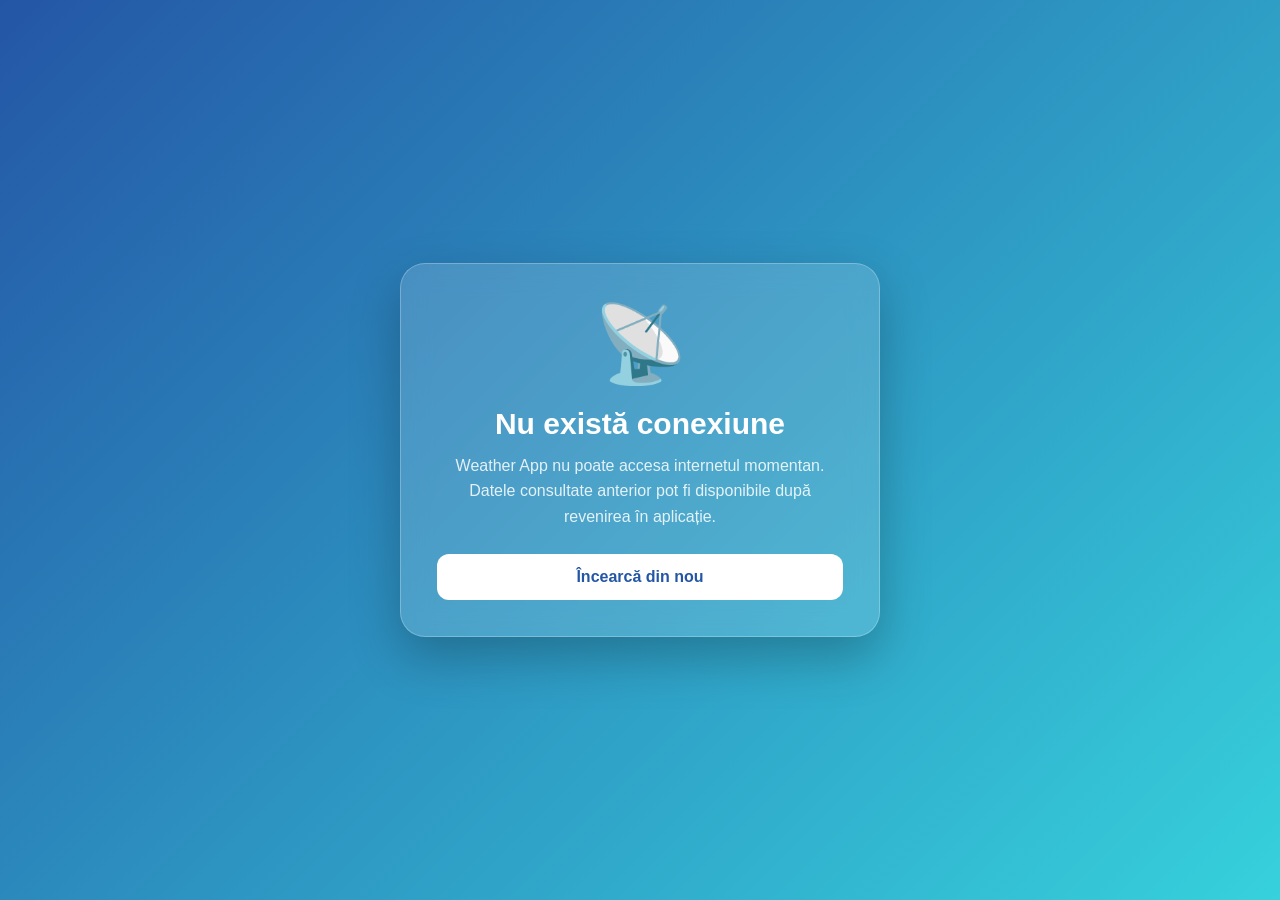
==== offline.html @ 7209b80d "Versiunea 11 - PWA complet offline si cache" ====
<!DOCTYPE html>
<html lang="ro">
<head>
  <meta charset="UTF-8" />

  <meta
    name="viewport"
    content="width=device-width, initial-scale=1.0"
  />

  <meta
    name="theme-color"
    content="#2456a6"
  />

  <title>Weather App – Offline</title>

  <style>
    * {
      box-sizing: border-box;
      margin: 0;
      padding: 0;
    }

    body {
      min-height: 100vh;

      display: flex;
      justify-content: center;
      align-items: center;

      padding: 22px;

      font-family:
        Arial,
        Helvetica,
        sans-serif;

      color: #ffffff;

      background:
        linear-gradient(
          135deg,
          #2456a6,
          #36d1dc
        );
    }

    .offline-card {
      width: 100%;
      max-width: 480px;

      padding: 36px;

      border:
        1px solid
        rgba(255, 255, 255, 0.25);

      border-radius: 25px;

      background-color:
        rgba(255, 255, 255, 0.15);

      box-shadow:
        0 20px 50px
        rgba(0, 0, 0, 0.25);

      backdrop-filter:
        blur(14px);

      text-align: center;
    }

    .offline-icon {
      margin-bottom: 18px;

      font-size: 76px;
    }

    h1 {
      margin-bottom: 12px;

      font-size: 30px;
    }

    p {
      margin-bottom: 25px;

      line-height: 1.6;

      opacity: 0.85;
    }

    button {
      width: 100%;

      padding: 14px 18px;

      border: none;
      border-radius: 12px;

      font-size: 16px;
      font-weight: bold;

      color: #2456a6;
      background-color: #ffffff;

      cursor: pointer;

      transition:
        transform 0.2s ease,
        background-color 0.2s ease;
    }

    button:hover {
      transform:
        translateY(-2px);

      background-color:
        #eef5ff;
    }

    button:active {
      transform:
        translateY(0);
    }
  </style>
</head>

<body>
  <main class="offline-card">
    <div class="offline-icon">
      📡
    </div>

    <h1>
      Nu există conexiune
    </h1>

    <p>
      Weather App nu poate accesa internetul momentan.
      Datele consultate anterior pot fi disponibile
      după revenirea în aplicație.
    </p>

    <button
      type="button"
      onclick="window.location.reload()"
    >
      Încearcă din nou
    </button>
  </main>
</body>
</html>
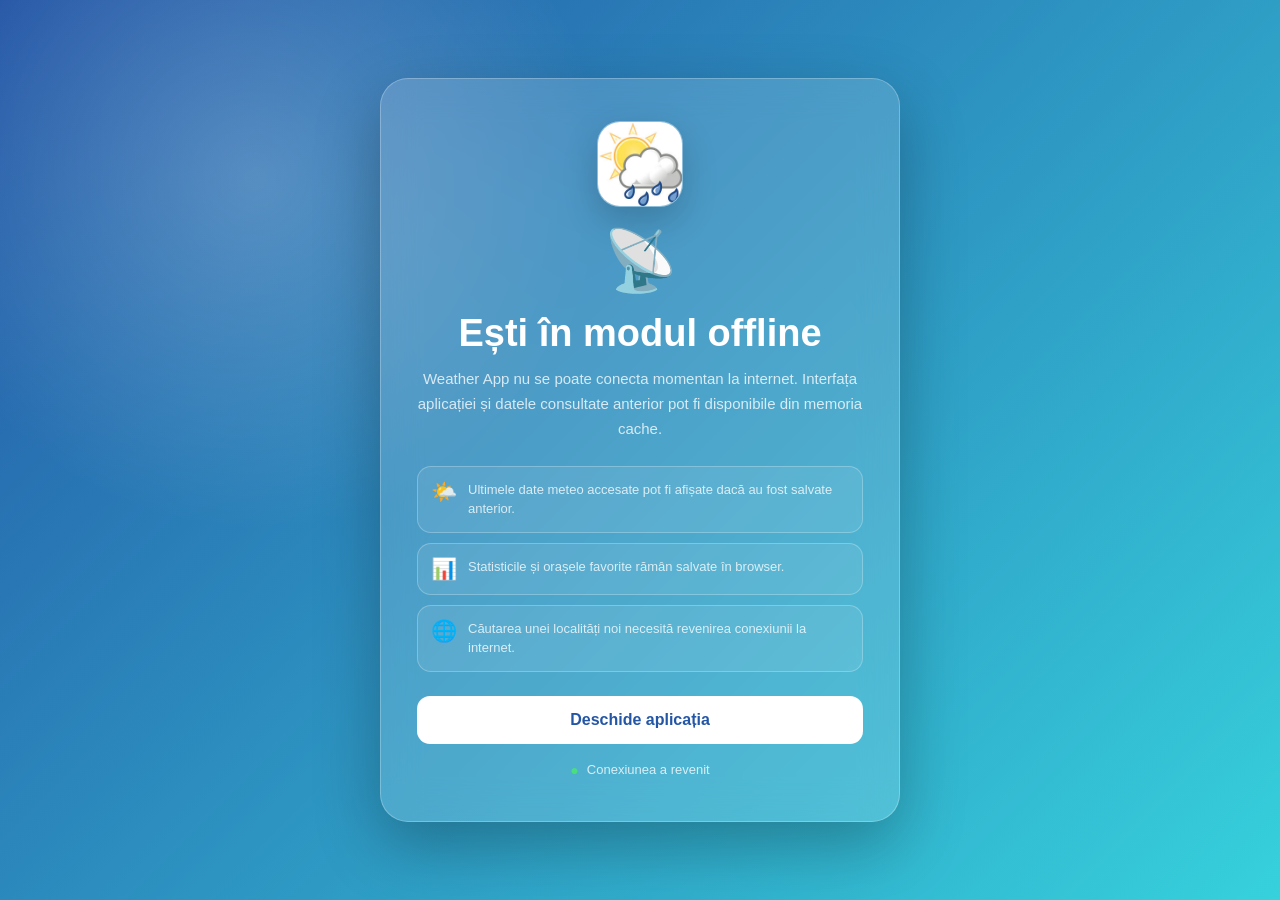
==== commit be918a08: "Versiunea 12 pro- animatii,statistici, grafice" ====
--- a/offline.html
+++ b/offline.html
@@ -13,7 +13,21 @@
     content="#2456a6"
   />
 
-  <title>Weather App – Offline</title>
+  <meta
+    name="mobile-web-app-capable"
+    content="yes"
+  />
+
+  <title>
+    Weather App – Mod offline
+  </title>
+
+  <link
+    rel="icon"
+    type="image/png"
+    sizes="192x192"
+    href="./icons/icon-192.png"
+  />
 
   <style>
     * {
@@ -22,6 +36,35 @@
       padding: 0;
     }
 
+    :root {
+      --text:
+        #ffffff;
+
+      --muted:
+        rgba(
+          255,
+          255,
+          255,
+          0.78
+        );
+
+      --glass:
+        rgba(
+          255,
+          255,
+          255,
+          0.15
+        );
+
+      --border:
+        rgba(
+          255,
+          255,
+          255,
+          0.25
+        );
+    }
+
     body {
       min-height: 100vh;
 
@@ -30,15 +73,28 @@
       align-items: center;
 
       padding: 22px;
+
+      overflow: hidden;
 
       font-family:
         Arial,
         Helvetica,
         sans-serif;
 
-      color: #ffffff;
+      color:
+        var(--text);
 
       background:
+        radial-gradient(
+          circle at 20% 20%,
+          rgba(
+            255,
+            255,
+            255,
+            0.22
+          ),
+          transparent 28%
+        ),
         linear-gradient(
           135deg,
           #2456a6,
@@ -46,109 +102,510 @@
         );
     }
 
+    .background-cloud {
+      position: fixed;
+
+      z-index: 0;
+
+      color:
+        rgba(
+          255,
+          255,
+          255,
+          0.1
+        );
+
+      font-size: 150px;
+
+      pointer-events: none;
+
+      animation:
+        moveCloud
+        24s linear infinite;
+    }
+
+    .cloud-one {
+      top: 8%;
+      left: -180px;
+    }
+
+    .cloud-two {
+      bottom: 8%;
+      left: -260px;
+
+      font-size: 210px;
+
+      animation-duration:
+        35s;
+
+      animation-delay:
+        -14s;
+    }
+
     .offline-card {
+      position: relative;
+      z-index: 2;
+
       width: 100%;
-      max-width: 480px;
-
-      padding: 36px;
+      max-width: 520px;
+
+      padding:
+        42px 36px;
 
       border:
         1px solid
-        rgba(255, 255, 255, 0.25);
-
-      border-radius: 25px;
-
-      background-color:
-        rgba(255, 255, 255, 0.15);
+        var(--border);
+
+      border-radius:
+        28px;
+
+      background:
+        var(--glass);
 
       box-shadow:
-        0 20px 50px
-        rgba(0, 0, 0, 0.25);
+        0 24px 65px
+        rgba(
+          0,
+          0,
+          0,
+          0.28
+        );
 
       backdrop-filter:
-        blur(14px);
+        blur(18px);
 
       text-align: center;
-    }
-
-    .offline-icon {
-      margin-bottom: 18px;
-
-      font-size: 76px;
+
+      animation:
+        cardAppear
+        0.7s ease;
+    }
+
+    .app-icon {
+      width: 86px;
+      height: 86px;
+
+      margin:
+        0 auto 18px;
+
+      overflow: hidden;
+
+      border:
+        1px solid
+        var(--border);
+
+      border-radius:
+        23px;
+
+      background:
+        rgba(
+          255,
+          255,
+          255,
+          0.16
+        );
+
+      box-shadow:
+        0 14px 35px
+        rgba(
+          0,
+          0,
+          0,
+          0.18
+        );
+    }
+
+    .app-icon img {
+      width: 100%;
+      height: 100%;
+
+      object-fit: cover;
+    }
+
+    .offline-symbol {
+      margin-bottom: 16px;
+
+      font-size: 60px;
+
+      animation:
+        floating
+        3s ease-in-out infinite;
     }
 
     h1 {
       margin-bottom: 12px;
 
-      font-size: 30px;
-    }
-
-    p {
-      margin-bottom: 25px;
-
-      line-height: 1.6;
-
-      opacity: 0.85;
-    }
-
-    button {
+      font-size:
+        clamp(
+          28px,
+          7vw,
+          38px
+        );
+    }
+
+    .description {
+      margin-bottom: 24px;
+
+      color:
+        var(--muted);
+
+      font-size: 15px;
+      line-height: 1.65;
+    }
+
+    .offline-information {
+      display: grid;
+
+      gap: 10px;
+
+      margin-bottom: 24px;
+
+      text-align: left;
+    }
+
+    .information-item {
+      display: flex;
+      align-items: flex-start;
+      gap: 11px;
+
+      padding: 13px;
+
+      border:
+        1px solid
+        var(--border);
+
+      border-radius: 14px;
+
+      background:
+        rgba(
+          255,
+          255,
+          255,
+          0.08
+        );
+    }
+
+    .information-item span {
+      font-size: 21px;
+    }
+
+    .information-item p {
+      color:
+        var(--muted);
+
+      font-size: 13px;
+      line-height: 1.5;
+    }
+
+    .retry-button {
       width: 100%;
 
-      padding: 14px 18px;
+      padding: 15px 20px;
 
       border: none;
-      border-radius: 12px;
+      border-radius: 13px;
+
+      color: #2456a6;
+      background: #ffffff;
 
       font-size: 16px;
       font-weight: bold;
 
-      color: #2456a6;
-      background-color: #ffffff;
-
       cursor: pointer;
 
       transition:
         transform 0.2s ease,
-        background-color 0.2s ease;
-    }
-
-    button:hover {
+        box-shadow 0.2s ease;
+    }
+
+    .retry-button:hover {
       transform:
-        translateY(-2px);
-
-      background-color:
-        #eef5ff;
-    }
-
-    button:active {
-      transform:
-        translateY(0);
+        translateY(-3px);
+
+      box-shadow:
+        0 14px 28px
+        rgba(
+          0,
+          0,
+          0,
+          0.22
+        );
+    }
+
+    .connection-status {
+      display: inline-flex;
+      align-items: center;
+      gap: 8px;
+
+      margin-top: 18px;
+
+      color:
+        var(--muted);
+
+      font-size: 13px;
+    }
+
+    .connection-dot {
+      color: #fb923c;
+
+      font-size: 14px;
+    }
+
+    .connection-status.online
+    .connection-dot {
+      color: #4ade80;
+    }
+
+    @keyframes cardAppear {
+      from {
+        opacity: 0;
+
+        transform:
+          translateY(30px)
+          scale(0.97);
+      }
+
+      to {
+        opacity: 1;
+
+        transform:
+          translateY(0)
+          scale(1);
+      }
+    }
+
+    @keyframes floating {
+      0%,
+      100% {
+        transform:
+          translateY(0);
+      }
+
+      50% {
+        transform:
+          translateY(-8px);
+      }
+    }
+
+    @keyframes moveCloud {
+      from {
+        transform:
+          translateX(0);
+      }
+
+      to {
+        transform:
+          translateX(
+            calc(
+              100vw + 500px
+            )
+          );
+      }
+    }
+
+    @media (
+      max-width: 520px
+    ) {
+      .offline-card {
+        padding:
+          32px 21px;
+      }
+
+      .app-icon {
+        width: 72px;
+        height: 72px;
+      }
+
+      .offline-symbol {
+        font-size: 51px;
+      }
+    }
+
+    @media (
+      prefers-reduced-motion:
+      reduce
+    ) {
+      * {
+        animation:
+          none !important;
+
+        transition:
+          none !important;
+      }
     }
   </style>
 </head>
 
 <body>
+  <div
+    class="background-cloud cloud-one"
+    aria-hidden="true"
+  >
+    ☁
+  </div>
+
+  <div
+    class="background-cloud cloud-two"
+    aria-hidden="true"
+  >
+    ☁
+  </div>
+
   <main class="offline-card">
-    <div class="offline-icon">
+    <div class="app-icon">
+      <img
+        src="./icons/icon-192.png"
+        alt="Weather App"
+      />
+    </div>
+
+    <div
+      class="offline-symbol"
+      aria-hidden="true"
+    >
       📡
     </div>
 
     <h1>
-      Nu există conexiune
+      Ești în modul offline
     </h1>
 
-    <p>
-      Weather App nu poate accesa internetul momentan.
-      Datele consultate anterior pot fi disponibile
-      după revenirea în aplicație.
+    <p class="description">
+      Weather App nu se poate conecta momentan
+      la internet. Interfața aplicației și datele
+      consultate anterior pot fi disponibile din
+      memoria cache.
     </p>
 
+    <div class="offline-information">
+      <div class="information-item">
+        <span>
+          🌤️
+        </span>
+
+        <p>
+          Ultimele date meteo accesate pot fi
+          afișate dacă au fost salvate anterior.
+        </p>
+      </div>
+
+      <div class="information-item">
+        <span>
+          📊
+        </span>
+
+        <p>
+          Statisticile și orașele favorite rămân
+          salvate în browser.
+        </p>
+      </div>
+
+      <div class="information-item">
+        <span>
+          🌐
+        </span>
+
+        <p>
+          Căutarea unei localități noi necesită
+          revenirea conexiunii la internet.
+        </p>
+      </div>
+    </div>
+
     <button
+      id="retry-button"
+      class="retry-button"
       type="button"
-      onclick="window.location.reload()"
     >
-      Încearcă din nou
+      ↻ Încearcă din nou
     </button>
+
+    <div
+      id="connection-status"
+      class="connection-status"
+      role="status"
+      aria-live="polite"
+    >
+      <span class="connection-dot">
+        ●
+      </span>
+
+      <span id="connection-text">
+        Fără conexiune la internet
+      </span>
+    </div>
   </main>
+
+  <script>
+    const retryButton =
+      document.getElementById(
+        "retry-button"
+      );
+
+    const connectionStatus =
+      document.getElementById(
+        "connection-status"
+      );
+
+    const connectionText =
+      document.getElementById(
+        "connection-text"
+      );
+
+
+    function updateConnectionStatus() {
+      const isOnline =
+        navigator.onLine;
+
+      connectionStatus.classList.toggle(
+        "online",
+        isOnline
+      );
+
+      connectionText.textContent =
+        isOnline
+          ? "Conexiunea a revenit"
+          : "Fără conexiune la internet";
+
+      retryButton.textContent =
+        isOnline
+          ? "Deschide aplicația"
+          : "↻ Încearcă din nou";
+    }
+
+
+    retryButton.addEventListener(
+      "click",
+      function () {
+        window.location.href =
+          "./index.html";
+      }
+    );
+
+
+    window.addEventListener(
+      "online",
+      function () {
+        updateConnectionStatus();
+
+        window.setTimeout(
+          function () {
+            window.location.href =
+              "./index.html";
+          },
+          900
+        );
+      }
+    );
+
+
+    window.addEventListener(
+      "offline",
+      updateConnectionStatus
+    );
+
+
+    updateConnectionStatus();
+  </script>
 </body>
 </html>
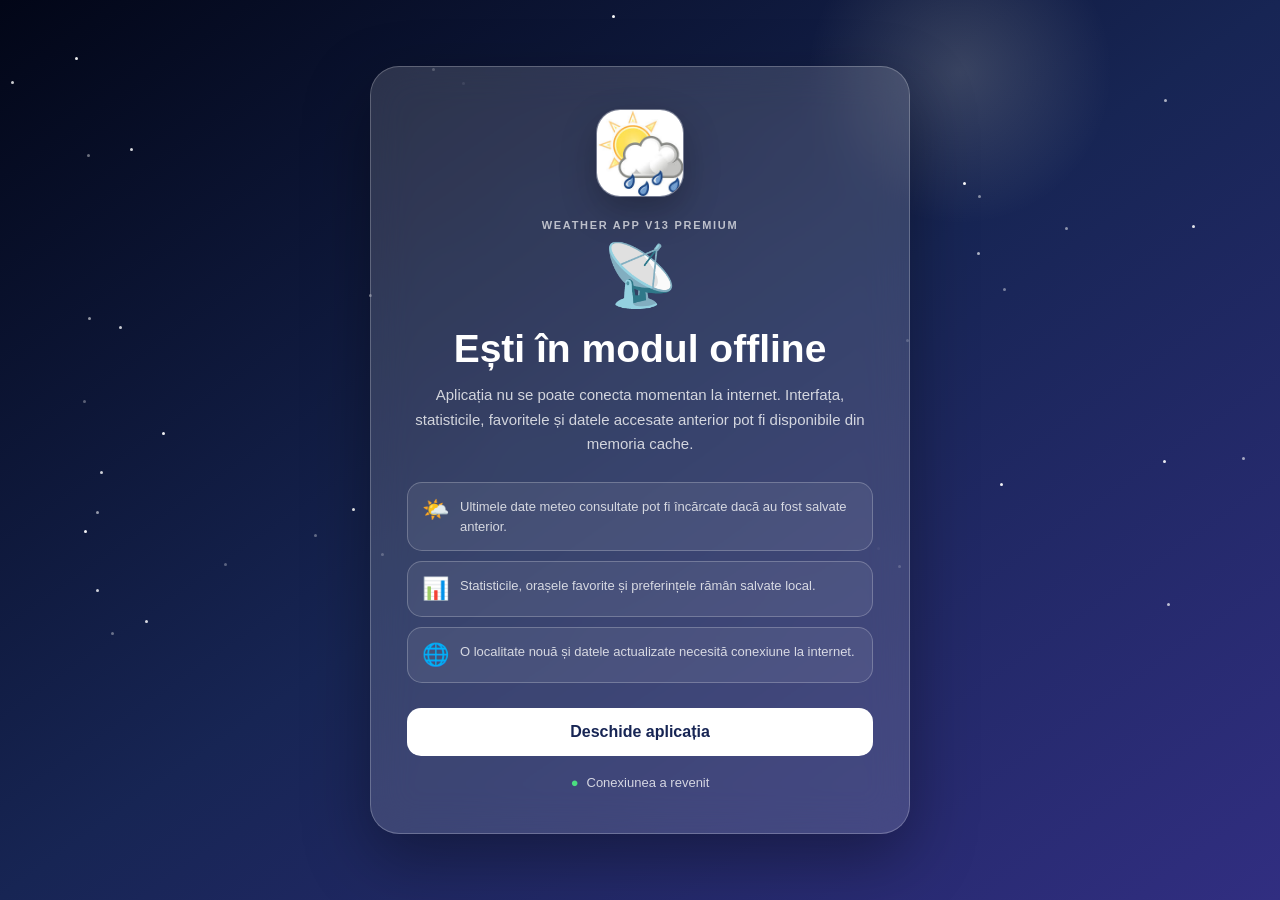
==== commit dc2d6ce9: "Versiunea 13 premium -dashboard, alerte meteo si mod zi-noapte" ====
--- a/offline.html
+++ b/offline.html
@@ -10,7 +10,7 @@
 
   <meta
     name="theme-color"
-    content="#2456a6"
+    content="#172554"
   />
 
   <meta
@@ -18,8 +18,13 @@
     content="yes"
   />
 
+  <meta
+    name="apple-mobile-web-app-capable"
+    content="yes"
+  />
+
   <title>
-    Weather App – Mod offline
+    Weather App V13 – Offline
   </title>
 
   <link
@@ -29,11 +34,21 @@
     href="./icons/icon-192.png"
   />
 
+  <link
+    rel="apple-touch-icon"
+    href="./icons/icon-192.png"
+  />
+
   <style>
     * {
-      box-sizing: border-box;
-      margin: 0;
-      padding: 0;
+      box-sizing:
+        border-box;
+
+      margin:
+        0;
+
+      padding:
+        0;
     }
 
     :root {
@@ -53,7 +68,7 @@
           255,
           255,
           255,
-          0.15
+          0.14
         );
 
       --border:
@@ -61,20 +76,28 @@
           255,
           255,
           255,
-          0.25
+          0.23
         );
     }
 
     body {
-      min-height: 100vh;
-
-      display: flex;
-      justify-content: center;
-      align-items: center;
-
-      padding: 22px;
-
-      overflow: hidden;
+      min-height:
+        100vh;
+
+      display:
+        flex;
+
+      justify-content:
+        center;
+
+      align-items:
+        center;
+
+      padding:
+        22px;
+
+      overflow:
+        hidden;
 
       font-family:
         Arial,
@@ -86,26 +109,67 @@
 
       background:
         radial-gradient(
-          circle at 20% 20%,
+          circle at 75% 8%,
           rgba(
             255,
             255,
-            255,
-            0.22
+            220,
+            0.16
           ),
-          transparent 28%
+          transparent 12%
         ),
         linear-gradient(
-          135deg,
-          #2456a6,
-          #36d1dc
-        );
-    }
-
-    .background-cloud {
-      position: fixed;
-
-      z-index: 0;
+          145deg,
+          #020617,
+          #172554,
+          #312e81
+        );
+    }
+
+    .background {
+      position:
+        fixed;
+
+      inset:
+        0;
+
+      z-index:
+        0;
+
+      overflow:
+        hidden;
+
+      pointer-events:
+        none;
+    }
+
+    .star {
+      position:
+        absolute;
+
+      width:
+        3px;
+
+      height:
+        3px;
+
+      border-radius:
+        50%;
+
+      background:
+        #ffffff;
+
+      animation:
+        twinkle
+        2.5s ease-in-out infinite;
+    }
+
+    .cloud {
+      position:
+        absolute;
+
+      left:
+        -250px;
 
       color:
         rgba(
@@ -115,39 +179,45 @@
           0.1
         );
 
-      font-size: 150px;
-
-      pointer-events: none;
+      font-size:
+        150px;
 
       animation:
         moveCloud
-        24s linear infinite;
+        30s linear infinite;
     }
 
     .cloud-one {
-      top: 8%;
-      left: -180px;
+      top:
+        8%;
     }
 
     .cloud-two {
-      bottom: 8%;
-      left: -260px;
-
-      font-size: 210px;
+      bottom:
+        8%;
+
+      font-size:
+        210px;
 
       animation-duration:
-        35s;
+        42s;
 
       animation-delay:
-        -14s;
+        -18s;
     }
 
     .offline-card {
-      position: relative;
-      z-index: 2;
-
-      width: 100%;
-      max-width: 520px;
+      position:
+        relative;
+
+      z-index:
+        2;
+
+      width:
+        100%;
+
+      max-width:
+        540px;
 
       padding:
         42px 36px;
@@ -157,7 +227,7 @@
         var(--border);
 
       border-radius:
-        28px;
+        29px;
 
       background:
         var(--glass);
@@ -168,13 +238,14 @@
           0,
           0,
           0,
-          0.28
+          0.34
         );
 
       backdrop-filter:
-        blur(18px);
-
-      text-align: center;
+        blur(20px);
+
+      text-align:
+        center;
 
       animation:
         cardAppear
@@ -182,27 +253,31 @@
     }
 
     .app-icon {
-      width: 86px;
-      height: 86px;
+      width:
+        88px;
+
+      height:
+        88px;
 
       margin:
         0 auto 18px;
 
-      overflow: hidden;
+      overflow:
+        hidden;
 
       border:
         1px solid
         var(--border);
 
       border-radius:
-        23px;
+        24px;
 
       background:
         rgba(
           255,
           255,
           255,
-          0.16
+          0.14
         );
 
       box-shadow:
@@ -211,107 +286,170 @@
           0,
           0,
           0,
-          0.18
+          0.25
         );
     }
 
     .app-icon img {
-      width: 100%;
-      height: 100%;
-
-      object-fit: cover;
+      width:
+        100%;
+
+      height:
+        100%;
+
+      object-fit:
+        cover;
     }
 
     .offline-symbol {
-      margin-bottom: 16px;
-
-      font-size: 60px;
+      margin-bottom:
+        16px;
+
+      font-size:
+        61px;
 
       animation:
         floating
         3s ease-in-out infinite;
     }
 
+    .version-label {
+      display:
+        inline-block;
+
+      margin-bottom:
+        8px;
+
+      color:
+        rgba(
+          255,
+          255,
+          255,
+          0.68
+        );
+
+      font-size:
+        11px;
+
+      font-weight:
+        900;
+
+      letter-spacing:
+        1.7px;
+    }
+
     h1 {
-      margin-bottom: 12px;
+      margin-bottom:
+        12px;
 
       font-size:
         clamp(
           28px,
           7vw,
-          38px
+          39px
         );
     }
 
     .description {
-      margin-bottom: 24px;
+      margin-bottom:
+        25px;
 
       color:
         var(--muted);
 
-      font-size: 15px;
-      line-height: 1.65;
+      font-size:
+        15px;
+
+      line-height:
+        1.65;
     }
 
     .offline-information {
-      display: grid;
-
-      gap: 10px;
-
-      margin-bottom: 24px;
-
-      text-align: left;
+      display:
+        grid;
+
+      gap:
+        10px;
+
+      margin-bottom:
+        25px;
+
+      text-align:
+        left;
     }
 
     .information-item {
-      display: flex;
-      align-items: flex-start;
-      gap: 11px;
-
-      padding: 13px;
+      display:
+        flex;
+
+      align-items:
+        flex-start;
+
+      gap:
+        11px;
+
+      padding:
+        14px;
 
       border:
         1px solid
         var(--border);
 
-      border-radius: 14px;
+      border-radius:
+        15px;
 
       background:
         rgba(
           255,
           255,
           255,
-          0.08
+          0.07
         );
     }
 
     .information-item span {
-      font-size: 21px;
+      font-size:
+        22px;
     }
 
     .information-item p {
       color:
         var(--muted);
 
-      font-size: 13px;
-      line-height: 1.5;
+      font-size:
+        13px;
+
+      line-height:
+        1.5;
     }
 
     .retry-button {
-      width: 100%;
-
-      padding: 15px 20px;
-
-      border: none;
-      border-radius: 13px;
-
-      color: #2456a6;
-      background: #ffffff;
-
-      font-size: 16px;
-      font-weight: bold;
-
-      cursor: pointer;
+      width:
+        100%;
+
+      padding:
+        15px 20px;
+
+      border:
+        none;
+
+      border-radius:
+        14px;
+
+      color:
+        #172554;
+
+      background:
+        #ffffff;
+
+      font-size:
+        16px;
+
+      font-weight:
+        bold;
+
+      cursor:
+        pointer;
 
       transition:
         transform 0.2s ease,
@@ -328,37 +466,45 @@
           0,
           0,
           0,
-          0.22
+          0.25
         );
     }
 
     .connection-status {
-      display: inline-flex;
-      align-items: center;
-      gap: 8px;
-
-      margin-top: 18px;
+      display:
+        inline-flex;
+
+      align-items:
+        center;
+
+      gap:
+        8px;
+
+      margin-top:
+        19px;
 
       color:
         var(--muted);
 
-      font-size: 13px;
+      font-size:
+        13px;
     }
 
     .connection-dot {
-      color: #fb923c;
-
-      font-size: 14px;
+      color:
+        #fb923c;
     }
 
     .connection-status.online
     .connection-dot {
-      color: #4ade80;
+      color:
+        #4ade80;
     }
 
     @keyframes cardAppear {
       from {
-        opacity: 0;
+        opacity:
+          0;
 
         transform:
           translateY(30px)
@@ -366,7 +512,8 @@
       }
 
       to {
-        opacity: 1;
+        opacity:
+          1;
 
         transform:
           translateY(0)
@@ -388,18 +535,23 @@
     }
 
     @keyframes moveCloud {
-      from {
-        transform:
-          translateX(0);
-      }
-
       to {
         transform:
           translateX(
             calc(
-              100vw + 500px
+              100vw + 550px
             )
           );
+      }
+    }
+
+    @keyframes twinkle {
+      50% {
+        opacity:
+          0.2;
+
+        transform:
+          scale(0.6);
       }
     }
 
@@ -412,12 +564,16 @@
       }
 
       .app-icon {
-        width: 72px;
-        height: 72px;
+        width:
+          74px;
+
+        height:
+          74px;
       }
 
       .offline-symbol {
-        font-size: 51px;
+        font-size:
+          52px;
       }
     }
 
@@ -425,7 +581,9 @@
       prefers-reduced-motion:
       reduce
     ) {
-      * {
+      *,
+      *::before,
+      *::after {
         animation:
           none !important;
 
@@ -438,17 +596,17 @@
 
 <body>
   <div
-    class="background-cloud cloud-one"
+    id="background"
+    class="background"
     aria-hidden="true"
   >
-    ☁
-  </div>
-
-  <div
-    class="background-cloud cloud-two"
-    aria-hidden="true"
-  >
-    ☁
+    <div class="cloud cloud-one">
+      ☁
+    </div>
+
+    <div class="cloud cloud-two">
+      ☁
+    </div>
   </div>
 
   <main class="offline-card">
@@ -459,6 +617,10 @@
       />
     </div>
 
+    <span class="version-label">
+      WEATHER APP V13 PREMIUM
+    </span>
+
     <div
       class="offline-symbol"
       aria-hidden="true"
@@ -471,10 +633,10 @@
     </h1>
 
     <p class="description">
-      Weather App nu se poate conecta momentan
-      la internet. Interfața aplicației și datele
-      consultate anterior pot fi disponibile din
-      memoria cache.
+      Aplicația nu se poate conecta momentan
+      la internet. Interfața, statisticile,
+      favoritele și datele accesate anterior pot
+      fi disponibile din memoria cache.
     </p>
 
     <div class="offline-information">
@@ -484,8 +646,8 @@
         </span>
 
         <p>
-          Ultimele date meteo accesate pot fi
-          afișate dacă au fost salvate anterior.
+          Ultimele date meteo consultate pot fi
+          încărcate dacă au fost salvate anterior.
         </p>
       </div>
 
@@ -495,8 +657,8 @@
         </span>
 
         <p>
-          Statisticile și orașele favorite rămân
-          salvate în browser.
+          Statisticile, orașele favorite și
+          preferințele rămân salvate local.
         </p>
       </div>
 
@@ -506,8 +668,8 @@
         </span>
 
         <p>
-          Căutarea unei localități noi necesită
-          revenirea conexiunii la internet.
+          O localitate nouă și datele actualizate
+          necesită conexiune la internet.
         </p>
       </div>
     </div>
@@ -552,23 +714,64 @@
         "connection-text"
       );
 
+    const background =
+      document.getElementById(
+        "background"
+      );
+
+
+    function createStars() {
+      for (
+        let index = 0;
+        index < 50;
+        index += 1
+      ) {
+        const star =
+          document.createElement(
+            "span"
+          );
+
+        star.className =
+          "star";
+
+        star.style.left =
+          `${Math.random() * 100}%`;
+
+        star.style.top =
+          `${Math.random() * 75}%`;
+
+        star.style.animationDelay =
+          `${Math.random() * 3}s`;
+
+        star.style.opacity =
+          `${
+            0.3 +
+            Math.random() * 0.7
+          }`;
+
+        background.appendChild(
+          star
+        );
+      }
+    }
+
 
     function updateConnectionStatus() {
-      const isOnline =
+      const online =
         navigator.onLine;
 
       connectionStatus.classList.toggle(
         "online",
-        isOnline
+        online
       );
 
       connectionText.textContent =
-        isOnline
+        online
           ? "Conexiunea a revenit"
           : "Fără conexiune la internet";
 
       retryButton.textContent =
-        isOnline
+        online
           ? "Deschide aplicația"
           : "↻ Încearcă din nou";
     }
@@ -605,6 +808,8 @@
     );
 
 
+    createStars();
+
     updateConnectionStatus();
   </script>
 </body>
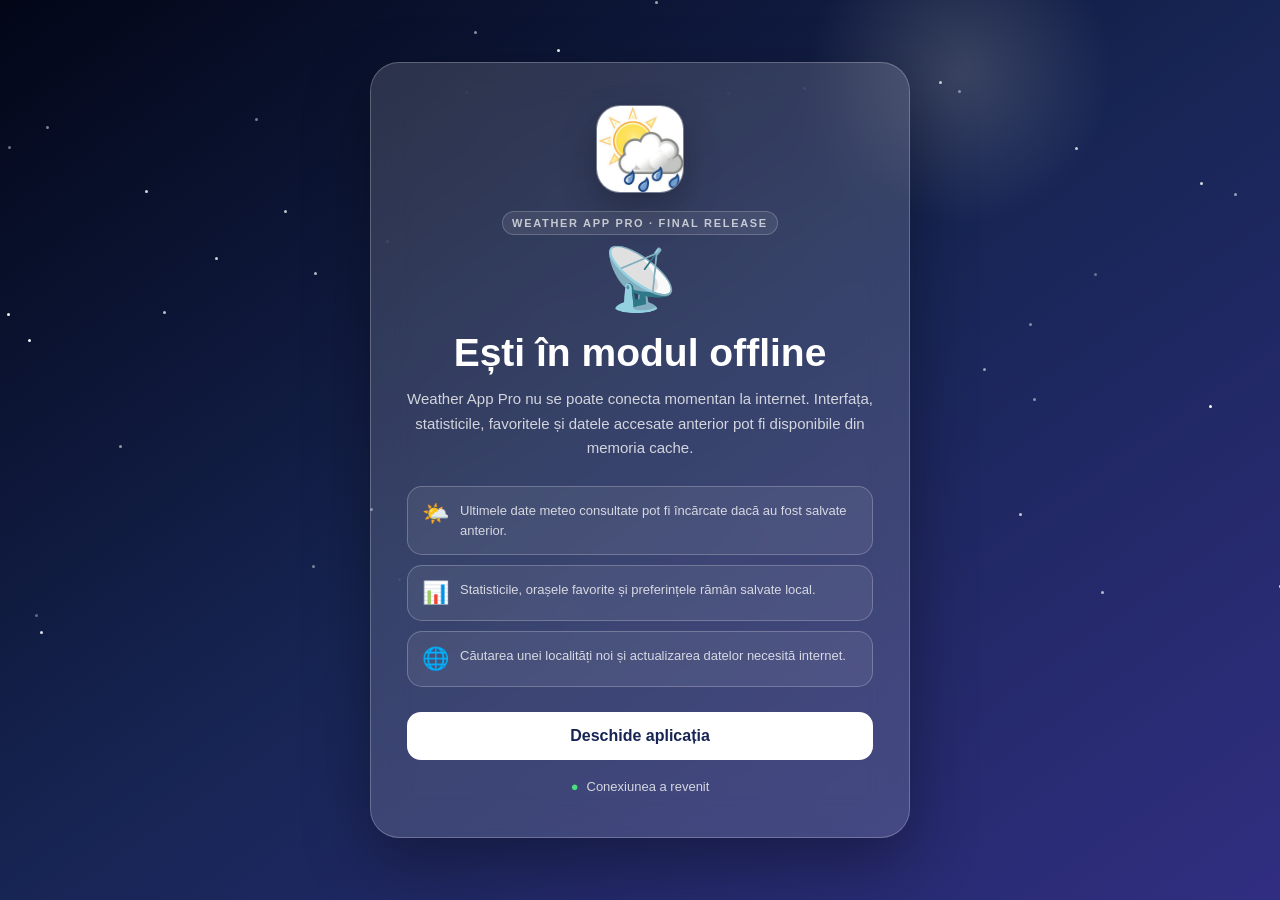
==== commit 528c2547: "Versiunea finala - pregatire pentru publicare" ====
--- a/offline.html
+++ b/offline.html
@@ -23,8 +23,13 @@
     content="yes"
   />
 
+  <meta
+    name="apple-mobile-web-app-status-bar-style"
+    content="black-translucent"
+  />
+
   <title>
-    Weather App V13 – Offline
+    Weather App Pro — Offline
   </title>
 
   <link
@@ -41,81 +46,40 @@
 
   <style>
     * {
-      box-sizing:
-        border-box;
-
-      margin:
-        0;
-
-      padding:
-        0;
+      box-sizing: border-box;
+      margin: 0;
+      padding: 0;
     }
 
     :root {
-      --text:
-        #ffffff;
-
-      --muted:
-        rgba(
-          255,
-          255,
-          255,
-          0.78
-        );
-
-      --glass:
-        rgba(
-          255,
-          255,
-          255,
-          0.14
-        );
-
-      --border:
-        rgba(
-          255,
-          255,
-          255,
-          0.23
-        );
+      --text: #ffffff;
+      --muted: rgba(255, 255, 255, 0.78);
+      --glass: rgba(255, 255, 255, 0.14);
+      --border: rgba(255, 255, 255, 0.23);
     }
 
     body {
-      min-height:
-        100vh;
-
-      display:
-        flex;
-
-      justify-content:
-        center;
-
-      align-items:
-        center;
-
-      padding:
-        22px;
-
-      overflow:
-        hidden;
+      min-height: 100vh;
+
+      display: flex;
+      justify-content: center;
+      align-items: center;
+
+      padding: 22px;
+
+      overflow: hidden;
 
       font-family:
         Arial,
         Helvetica,
         sans-serif;
 
-      color:
-        var(--text);
+      color: var(--text);
 
       background:
         radial-gradient(
           circle at 75% 8%,
-          rgba(
-            255,
-            255,
-            220,
-            0.16
-          ),
+          rgba(255, 255, 220, 0.16),
           transparent 12%
         ),
         linear-gradient(
@@ -127,37 +91,24 @@
     }
 
     .background {
-      position:
-        fixed;
-
-      inset:
-        0;
-
-      z-index:
-        0;
-
-      overflow:
-        hidden;
-
-      pointer-events:
-        none;
+      position: fixed;
+      inset: 0;
+      z-index: 0;
+
+      overflow: hidden;
+
+      pointer-events: none;
     }
 
     .star {
-      position:
-        absolute;
-
-      width:
-        3px;
-
-      height:
-        3px;
-
-      border-radius:
-        50%;
-
-      background:
-        #ffffff;
+      position: absolute;
+
+      width: 3px;
+      height: 3px;
+
+      border-radius: 50%;
+
+      background: #ffffff;
 
       animation:
         twinkle
@@ -165,22 +116,13 @@
     }
 
     .cloud {
-      position:
-        absolute;
-
-      left:
-        -250px;
+      position: absolute;
+      left: -250px;
 
       color:
-        rgba(
-          255,
-          255,
-          255,
-          0.1
-        );
-
-      font-size:
-        150px;
+        rgba(255, 255, 255, 0.1);
+
+      font-size: 150px;
 
       animation:
         moveCloud
@@ -188,64 +130,39 @@
     }
 
     .cloud-one {
-      top:
-        8%;
+      top: 8%;
     }
 
     .cloud-two {
-      bottom:
-        8%;
-
-      font-size:
-        210px;
-
-      animation-duration:
-        42s;
-
-      animation-delay:
-        -18s;
+      bottom: 8%;
+
+      font-size: 210px;
+
+      animation-duration: 42s;
+      animation-delay: -18s;
     }
 
     .offline-card {
-      position:
-        relative;
-
-      z-index:
-        2;
-
-      width:
-        100%;
-
-      max-width:
-        540px;
-
-      padding:
-        42px 36px;
-
-      border:
-        1px solid
-        var(--border);
-
-      border-radius:
-        29px;
-
-      background:
-        var(--glass);
+      position: relative;
+      z-index: 2;
+
+      width: 100%;
+      max-width: 540px;
+
+      padding: 42px 36px;
+
+      border: 1px solid var(--border);
+      border-radius: 29px;
+
+      background: var(--glass);
 
       box-shadow:
         0 24px 65px
-        rgba(
-          0,
-          0,
-          0,
-          0.34
-        );
-
-      backdrop-filter:
-        blur(20px);
-
-      text-align:
-        center;
+        rgba(0, 0, 0, 0.34);
+
+      backdrop-filter: blur(20px);
+
+      text-align: center;
 
       animation:
         cardAppear
@@ -253,60 +170,35 @@
     }
 
     .app-icon {
-      width:
-        88px;
-
-      height:
-        88px;
-
-      margin:
-        0 auto 18px;
-
-      overflow:
-        hidden;
-
-      border:
-        1px solid
-        var(--border);
-
-      border-radius:
-        24px;
+      width: 88px;
+      height: 88px;
+
+      margin: 0 auto 18px;
+
+      overflow: hidden;
+
+      border: 1px solid var(--border);
+      border-radius: 24px;
 
       background:
-        rgba(
-          255,
-          255,
-          255,
-          0.14
-        );
+        rgba(255, 255, 255, 0.14);
 
       box-shadow:
         0 14px 35px
-        rgba(
-          0,
-          0,
-          0,
-          0.25
-        );
+        rgba(0, 0, 0, 0.25);
     }
 
     .app-icon img {
-      width:
-        100%;
-
-      height:
-        100%;
-
-      object-fit:
-        cover;
+      width: 100%;
+      height: 100%;
+
+      object-fit: cover;
     }
 
     .offline-symbol {
-      margin-bottom:
-        16px;
-
-      font-size:
-        61px;
+      margin-bottom: 16px;
+
+      font-size: 61px;
 
       animation:
         floating
@@ -314,33 +206,30 @@
     }
 
     .version-label {
-      display:
-        inline-block;
-
-      margin-bottom:
-        8px;
+      display: inline-block;
+
+      margin-bottom: 8px;
+      padding: 5px 9px;
+
+      border:
+        1px solid
+        rgba(255, 255, 255, 0.2);
+
+      border-radius: 999px;
 
       color:
-        rgba(
-          255,
-          255,
-          255,
-          0.68
-        );
-
-      font-size:
-        11px;
-
-      font-weight:
-        900;
-
-      letter-spacing:
-        1.7px;
+        rgba(255, 255, 255, 0.7);
+
+      background:
+        rgba(255, 255, 255, 0.08);
+
+      font-size: 11px;
+      font-weight: 900;
+      letter-spacing: 1.7px;
     }
 
     h1 {
-      margin-bottom:
-        12px;
+      margin-bottom: 12px;
 
       font-size:
         clamp(
@@ -351,105 +240,65 @@
     }
 
     .description {
-      margin-bottom:
-        25px;
-
-      color:
-        var(--muted);
-
-      font-size:
-        15px;
-
-      line-height:
-        1.65;
+      margin-bottom: 25px;
+
+      color: var(--muted);
+
+      font-size: 15px;
+      line-height: 1.65;
     }
 
     .offline-information {
-      display:
-        grid;
-
-      gap:
-        10px;
-
-      margin-bottom:
-        25px;
-
-      text-align:
-        left;
+      display: grid;
+      gap: 10px;
+
+      margin-bottom: 25px;
+
+      text-align: left;
     }
 
     .information-item {
-      display:
-        flex;
-
-      align-items:
-        flex-start;
-
-      gap:
-        11px;
-
-      padding:
-        14px;
-
-      border:
-        1px solid
-        var(--border);
-
-      border-radius:
-        15px;
+      display: flex;
+      align-items: flex-start;
+      gap: 11px;
+
+      padding: 14px;
+
+      border: 1px solid var(--border);
+      border-radius: 15px;
 
       background:
-        rgba(
-          255,
-          255,
-          255,
-          0.07
-        );
+        rgba(255, 255, 255, 0.07);
     }
 
     .information-item span {
-      font-size:
-        22px;
+      flex-shrink: 0;
+
+      font-size: 22px;
     }
 
     .information-item p {
-      color:
-        var(--muted);
-
-      font-size:
-        13px;
-
-      line-height:
-        1.5;
+      color: var(--muted);
+
+      font-size: 13px;
+      line-height: 1.5;
     }
 
     .retry-button {
-      width:
-        100%;
-
-      padding:
-        15px 20px;
-
-      border:
-        none;
-
-      border-radius:
-        14px;
-
-      color:
-        #172554;
-
-      background:
-        #ffffff;
-
-      font-size:
-        16px;
-
-      font-weight:
-        bold;
-
-      cursor:
-        pointer;
+      width: 100%;
+
+      padding: 15px 20px;
+
+      border: none;
+      border-radius: 14px;
+
+      color: #172554;
+      background: #ffffff;
+
+      font-size: 16px;
+      font-weight: bold;
+
+      cursor: pointer;
 
       transition:
         transform 0.2s ease,
@@ -457,54 +306,37 @@
     }
 
     .retry-button:hover {
-      transform:
-        translateY(-3px);
+      transform: translateY(-3px);
 
       box-shadow:
         0 14px 28px
-        rgba(
-          0,
-          0,
-          0,
-          0.25
-        );
+        rgba(0, 0, 0, 0.25);
     }
 
     .connection-status {
-      display:
-        inline-flex;
-
-      align-items:
-        center;
-
-      gap:
-        8px;
-
-      margin-top:
-        19px;
-
-      color:
-        var(--muted);
-
-      font-size:
-        13px;
+      display: inline-flex;
+      align-items: center;
+      gap: 8px;
+
+      margin-top: 19px;
+
+      color: var(--muted);
+
+      font-size: 13px;
     }
 
     .connection-dot {
-      color:
-        #fb923c;
+      color: #fb923c;
     }
 
     .connection-status.online
     .connection-dot {
-      color:
-        #4ade80;
+      color: #4ade80;
     }
 
     @keyframes cardAppear {
       from {
-        opacity:
-          0;
+        opacity: 0;
 
         transform:
           translateY(30px)
@@ -512,8 +344,7 @@
       }
 
       to {
-        opacity:
-          1;
+        opacity: 1;
 
         transform:
           translateY(0)
@@ -524,13 +355,11 @@
     @keyframes floating {
       0%,
       100% {
-        transform:
-          translateY(0);
+        transform: translateY(0);
       }
 
       50% {
-        transform:
-          translateY(-8px);
+        transform: translateY(-8px);
       }
     }
 
@@ -538,57 +367,40 @@
       to {
         transform:
           translateX(
-            calc(
-              100vw + 550px
-            )
+            calc(100vw + 550px)
           );
       }
     }
 
     @keyframes twinkle {
       50% {
-        opacity:
-          0.2;
-
-        transform:
-          scale(0.6);
-      }
-    }
-
-    @media (
-      max-width: 520px
-    ) {
+        opacity: 0.2;
+
+        transform: scale(0.6);
+      }
+    }
+
+    @media (max-width: 520px) {
       .offline-card {
-        padding:
-          32px 21px;
+        padding: 32px 21px;
       }
 
       .app-icon {
-        width:
-          74px;
-
-        height:
-          74px;
+        width: 74px;
+        height: 74px;
       }
 
       .offline-symbol {
-        font-size:
-          52px;
-      }
-    }
-
-    @media (
-      prefers-reduced-motion:
-      reduce
-    ) {
+        font-size: 52px;
+      }
+    }
+
+    @media (prefers-reduced-motion: reduce) {
       *,
       *::before,
       *::after {
-        animation:
-          none !important;
-
-        transition:
-          none !important;
+        animation: none !important;
+        transition: none !important;
       }
     }
   </style>
@@ -613,12 +425,12 @@
     <div class="app-icon">
       <img
         src="./icons/icon-192.png"
-        alt="Weather App"
+        alt="Weather App Pro"
       />
     </div>
 
     <span class="version-label">
-      WEATHER APP V13 PREMIUM
+      WEATHER APP PRO · FINAL RELEASE
     </span>
 
     <div
@@ -633,7 +445,7 @@
     </h1>
 
     <p class="description">
-      Aplicația nu se poate conecta momentan
+      Weather App Pro nu se poate conecta momentan
       la internet. Interfața, statisticile,
       favoritele și datele accesate anterior pot
       fi disponibile din memoria cache.
@@ -641,7 +453,7 @@
 
     <div class="offline-information">
       <div class="information-item">
-        <span>
+        <span aria-hidden="true">
           🌤️
         </span>
 
@@ -652,7 +464,7 @@
       </div>
 
       <div class="information-item">
-        <span>
+        <span aria-hidden="true">
           📊
         </span>
 
@@ -663,13 +475,13 @@
       </div>
 
       <div class="information-item">
-        <span>
+        <span aria-hidden="true">
           🌐
         </span>
 
         <p>
-          O localitate nouă și datele actualizate
-          necesită conexiune la internet.
+          Căutarea unei localități noi și
+          actualizarea datelor necesită internet.
         </p>
       </div>
     </div>
